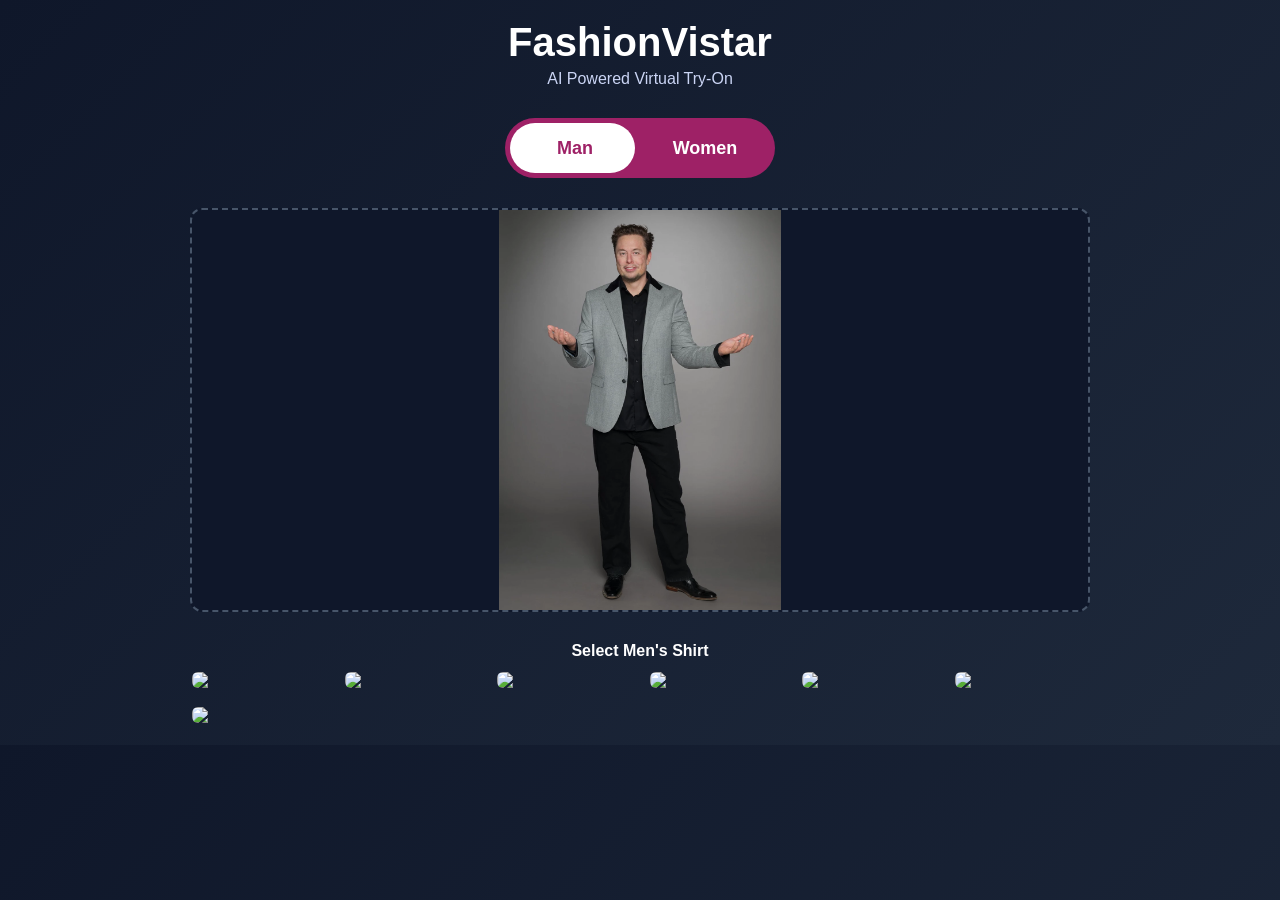
==== index.html @ dbf3d867 "synced with prod" ====
<!DOCTYPE html>
<html>

<head>

    <title>FashionVistar</title>

    <meta name="viewport" content="width=device-width, initial-scale=1.0">

    <link rel="stylesheet" href="css/style.css">
    <link rel="stylesheet" href="css/new.css">
    <!-- <script src="js/app.js" defer></script> -->

</head>

<body>

    <div class="container">

        <div class="header">

            <h1>FashionVistar</h1>
            <p>AI Powered Virtual Try-On</p>

        </div>


        <!-- <div class="upload-section">

            <label class="upload-btn">

                Upload Photo
                <input type="file" id="photoInput" hidden>

            </label>

        </div> -->

        <!-- NEW: Gender Toggle Switch -->
        <div class="toggle-wrapper">
            <div class="toggle-container" onclick="toggleGender()">
                <div id="toggleSlider" class="toggle-slider"></div>
                <div id="textMan" class="toggle-text active">Man</div>
                <div id="textWomen" class="toggle-text">Women</div>
            </div>
        </div>
        



        <!-- Preview Box -->

        <div class="preview-box">

            <img id="userImage" src="assets/person/elon-musk.jpg" width="300">
            <input type="file" id="photoInput" hidden>


            <!-- LOADER -->

            <div id="loaderBox" class="loader-box">

                <!-- TOP STATUS -->

                <div class="loader-top">

                    <h2 id="statusText">

                        Preparing your outfit...

                    </h2>

                    <div class="progress-bar">

                        <div id="progressFill" class="progress-fill">

                        </div>

                    </div>

                </div>



                <!-- SLIDES -->

                <div class="slides-container">

                    <!-- Problem 1 -->
                
                    <div class="slide active">
                
                        <h3>PROBLEM: SIZE NOT FIT</h3>
                
                        <p>
                
                            Shirt looks good online<br>
                            But when it comes,<br>
                            <b>size is tight or loose</b>
                
                        </p>
                
                    </div>
                
                
                
                    <!-- Solution 1 -->
                
                    <div class="slide">
                
                        <h3>FASHIONVISTAR SOLUTION</h3>
                
                        <p>
                
                            Upload your photo<br>
                            FashionVistar shows<br>
                            <b>how shirt fits on YOU</b>
                
                        </p>
                
                    </div>
                
                
                
                    <!-- Problem 2 -->
                
                    <div class="slide">
                
                        <h3>PROBLEM: RETURN TAKES TIME</h3>
                
                        <p>
                
                            Wrong size comes<br>
                            You return item<br>
                            Wait many days.
                
                        </p>
                
                    </div>
                
                
                
                    <!-- Solution 2 -->
                
                    <div class="slide">
                
                        <h3>FASHIONVISTAR SAVES TIME</h3>
                
                        <p>
                
                            See fitting first<br>
                            On FashionVistar<br>
                            <b>Buy correct size once</b>
                
                        </p>
                
                    </div>
                
                
                
                    <!-- Problem 3 -->
                
                    <div class="slide">
                
                        <h3>PROBLEM: MODEL BODY DIFFERENT</h3>
                
                        <p>
                
                            Model body is different<br>
                            Your body is different<br>
                            Shirt looks different.
                
                        </p>
                
                    </div>
                
                
                
                    <!-- Solution 3 -->
                
                    <div class="slide">
                
                        <h3>FASHIONVISTAR SHOWS YOUR LOOK</h3>
                
                        <p>
                
                            Not model photo<br>
                            FashionVistar shows<br>
                            <b>shirt on your body</b>
                
                        </p>
                
                    </div>
                
                
                
                    <!-- Problem 4 -->
                
                    <div class="slide">
                
                        <h3>PROBLEM: BUYING IS GUESS</h3>
                
                        <p>
                
                            You guess size<br>
                            Guess fitting<br>
                            Hope it looks good.
                
                        </p>
                
                    </div>
                
                
                
                    <!-- Solution 4 -->
                
                    <div class="slide">
                
                        <h3>FASHIONVISTAR REMOVES GUESS</h3>
                
                        <p>
                
                            See preview first<br>
                            On FashionVistar<br>
                            <b>Then buy with confidence</b>
                
                        </p>
                
                    </div>
                
                
                
                    <!-- Problem 5 -->
                
                    <div class="slide">
                
                        <h3>PROBLEM: STYLE NOT SUIT</h3>
                
                        <p>
                
                            Shirt fits well<br>
                            But style not good<br>
                            On your face.
                
                        </p>
                
                    </div>
                
                
                
                    <!-- Solution 5 -->
                
                    <div class="slide">
                
                        <h3>FASHIONVISTAR SHOWS STYLE</h3>
                
                        <p>
                
                            Try many shirts<br>
                            On FashionVistar<br>
                            <b>Choose best style</b>
                
                        </p>
                
                    </div>
                
                
                
                    <!-- Problem 6 -->
                
                    <div class="slide">
                
                        <h3>PROBLEM: MONEY WASTE</h3>
                
                        <p>
                
                            Wrong clothes buy<br>
                            Return again<br>
                            Money and time waste.
                
                        </p>
                
                    </div>
                
                
                
                    <!-- Solution 6 -->
                
                    <div class="slide">
                
                        <h3>FASHIONVISTAR SAVES MONEY</h3>
                
                        <p>
                
                            See before buying<br>
                            On FashionVistar<br>
                            <b>Less wrong purchase</b>
                
                        </p>
                
                    </div>
                
                
                
                    <!-- Final -->
                
                    <div class="slide">
                
                        <h3>ALMOST READY</h3>
                
                        <p>
                
                            FashionVistar is<br>
                            creating your look<br>
                            Please wait...
                
                        </p>
                
                    </div>
                
                </div>

            </div>

        </div>


        <!-- Men's Grid (Default) -->
        <div id="menGrid" class="shirts-section">
            <div class="shirts-title">Select Men's Shirt</div>
            <div class="shirts-grid">
                <img src="assets/man/shirt1.jpg" onclick="selectShirt(this)">
                <img src="assets/man/shirt2.jpg" onclick="selectShirt(this)">
                <img src="assets/man/shirt3.jpg" onclick="selectShirt(this)">
                <img src="assets/man/shirt4.jpg" onclick="selectShirt(this)">
                <img src="assets/man/shirt5.jpg" onclick="selectShirt(this)">
                <img src="assets/man/shirt6.jpg" onclick="selectShirt(this)">
                <img src="assets/man/shirt7.jpg" onclick="selectShirt(this)">
            </div>
        </div>

        <!-- Women's Grid (Hidden by default) -->
        <div id="womenGrid" class="shirts-section" style="display: none;">
            <div class="shirts-title">Select Women's Outfit</div>
            <div class="shirts-grid">
                <img src="assets/women/dress1.jpg" onclick="selectShirt(this)">
                <img src="assets/women/dress2.jpg" onclick="selectShirt(this)">
                <img src="assets/women/dress3.jpg" onclick="selectShirt(this)">
                <img src="assets/women/dress4.jpg" onclick="selectShirt(this)">
                <img src="assets/women/dress5.jpg" onclick="selectShirt(this)">
                <img src="assets/women/dress6.jpg" onclick="selectShirt(this)">
                <img src="assets/women/dress7.jpg" onclick="selectShirt(this)">
                <img src="assets/women/dress8.jpg" onclick="selectShirt(this)">
                <img src="assets/women/dress9.jpg" onclick="selectShirt(this)">
                <img src="assets/women/dress10.jpg" onclick="selectShirt(this)">
            </div>
        </div>
        

        <button id="generateBtn" onclick="generateTryOn()">

            Generate Virtual Try-On

        </button>

    </div>


    <script src="js/app.js"></script>

</body>

</html>
---- css/style.css ----
body{

    margin:0;
    font-family:Arial, sans-serif;
    
    background:linear-gradient(135deg,#0f172a,#1e293b);
    
    color:white;
    
    }
    
    /* Main container */
    
    .container{
    
    max-width:900px;
    
    margin:auto;
    
    padding:20px;
    
    }
    
    /* Header */
    
    .header{
    
    text-align:center;
    
    margin-bottom:30px;
    
    }
    
    .header h1{
    
    font-size:40px;
    
    margin:0;
    
    }
    
    .header p{
    
    color:#cbd5f5;
    
    margin-top:5px;
    
    }
    
    /* Upload section */
    
    .upload-section{
    
    text-align:center;
    
    margin-bottom:20px;
    
    }
    
    .upload-btn{
    
    background:#2563eb;
    
    padding:12px 25px;
    
    border-radius:8px;
    
    cursor:pointer;
    
    display:inline-block;
    
    transition:0.3s;
    
    }
    
    .upload-btn:hover{
    
    background:#1d4ed8;
    
    }
    
    /* Image Preview */
    
    .preview-box{
    cursor: pointer;
    height:400px;
    
    background:#0f172a;
    
    border:2px dashed #475569;
    
    display:flex;
    
    align-items:center;
    
    justify-content:center;
    
    border-radius:12px;
    
    overflow:hidden;
    
    margin-bottom:20px;
    
    }
    
    /* Fix image scaling */
    
    .preview-box img{
    
    max-height:100%;
    
    max-width:100%;
    
    object-fit:contain;
    
    }
    
    /* Shirt title */
    
    .shirts-title{
    
    margin-top:30px;
    
    margin-bottom:10px;
    
    font-weight:bold;
    
    text-align:center;
    
    }
    
    /* Shirt Grid */
    
    .shirts-grid{
    
    display:grid;
    
    grid-template-columns:repeat(auto-fit,minmax(120px,1fr));
    
    gap:15px;
    
    }
    
    .shirts-grid img{
    
    width:100%;
    
    border-radius:8px;
    
    cursor:pointer;
    
    border:2px solid transparent;
    
    transition:0.2s;
    
    }
    
    .shirts-grid img:hover{
    
    transform:scale(1.05);
    
    }
    
    /* Selected shirt */
    
    .shirts-grid img.selected{
    
    border:2px solid #3b82f6;
    
    }
    
    /* Generate Button */
    
    #generateBtn{
    
    position:fixed;
    
    bottom:20px;
    
    left:50%;
    
    transform:translateX(-50%);
    
    padding:15px 30px;
    
    background:#22c55e;
    
    border:none;
    
    border-radius:30px;
    
    font-size:16px;
    
    color:white;
    
    cursor:pointer;
    
    display:none;
    
    box-shadow:0 5px 15px rgba(0,0,0,0.3);
    
    transition:0.3s;
    
    }
    
    #generateBtn:hover{
    
    background:#16a34a;
    
    }
    
    /* Mobile Optimization */
    
    @media(max-width:600px){
    
    .header h1{
    
    font-size:28px;
    
    }
    
    .preview-box{
    
    height:280px;
    
    }
    
    #generateBtn{
    
    width:80%;
    
    font-size:14px;
    
    }
    
    }

/* Loader Box */

.preview-box {

    position: relative;
    
    }
    
    .loader-box {
    
    position:absolute;
    
    top:0;
    left:0;
    
    width:100%;
    height:100%;
    
    background:linear-gradient(
    135deg,
    rgba(2,6,23,0.96),
    rgba(15,23,42,0.96)
    );
    
    display:none;
    
    flex-direction:column;
    
    align-items:center;
    
    padding-top:15px;
    
    z-index:99;
    
    }
    
    
    
    /* TOP */
    
    .loader-top {
    
    width:85%;
    
    text-align:center;
    
    }
    
    #statusText {
    
    font-size:18px;
    
    margin-bottom:10px;
    
    color:white;
    
    }
    
    
    
    /* PROGRESS */
    
    .progress-bar {
    
    width:100%;
    
    height:6px;
    
    background:#1e293b;
    
    border-radius:8px;
    
    overflow:hidden;
    
    }
    
    .progress-fill {
    
    height:100%;
    
    width:0%;
    
    background:linear-gradient(
    90deg,
    #22c55e,
    #3b82f6
    );
    
    }
    
    
    
    /* SLIDES */
    
    .slides-container {
    
    margin-top:40px;
    
    width:85%;
    
    height:60%;
    
    position:relative;
    
    display:flex;
    
    align-items:center;
    
    justify-content:center;
    
    text-align:center;
    
    }
    
    .slide {
    
    position:absolute;
    
    opacity:0;
    
    transition:opacity 0.8s ease;
    
    }
    
    .slide.active {
    
    opacity:1;
    
    }
    
    .slide h3 {
    
    font-size:20px;
    
    font-weight:bold;
    
    margin-bottom:10px;
    
    }
    
    .slide p {
    
    font-size:14px;
    
    color:#cbd5f5;
    
    line-height:1.5;
    
    }
---- css/new.css ----
:root {
    --vton-purple: #9e2166; /* #a832ff Adjust to match your exact purple shade */
}

/* Photo Upload Click Area */
.profile-upload-area {
    position: relative;
    display: inline-block;
    cursor: pointer;
    border-radius: 15px;
    overflow: hidden;
}
.upload-overlay {
    position: absolute;
    bottom: 0; width: 100%;
    background: rgba(0,0,0,0.5);
    color: white; padding: 5px;
    font-size: 12px; opacity: 0;
    transition: 0.3s;
}
.profile-upload-area:hover .upload-overlay { opacity: 1; }

/* Toggle Container */
.toggle-wrapper {
    display: flex; justify-content: center; margin: 30px 0;
}
.toggle-container {
    width: 260px; height: 60px;
    background-color: var(--vton-purple);
    border-radius: 50px;
    display: flex; align-items: center;
    position: relative; cursor: pointer;
    padding: 0 5px;
}
/* The White Sliding Pill */
.toggle-slider {
    position: absolute;
    width: 125px; height: 50px;
    background: white;
    border-radius: 40px;
    transition: transform 0.3s ease;
    z-index: 1;
}
/* Text Handling */
.toggle-text {
    flex: 1; text-align: center;
    z-index: 2; font-family: sans-serif;
    font-weight: 600; font-size: 18px;
    color: white; transition: 0.3s;
}
/* Selected Text Color */
.toggle-text.active {
    color: var(--vton-purple);
}
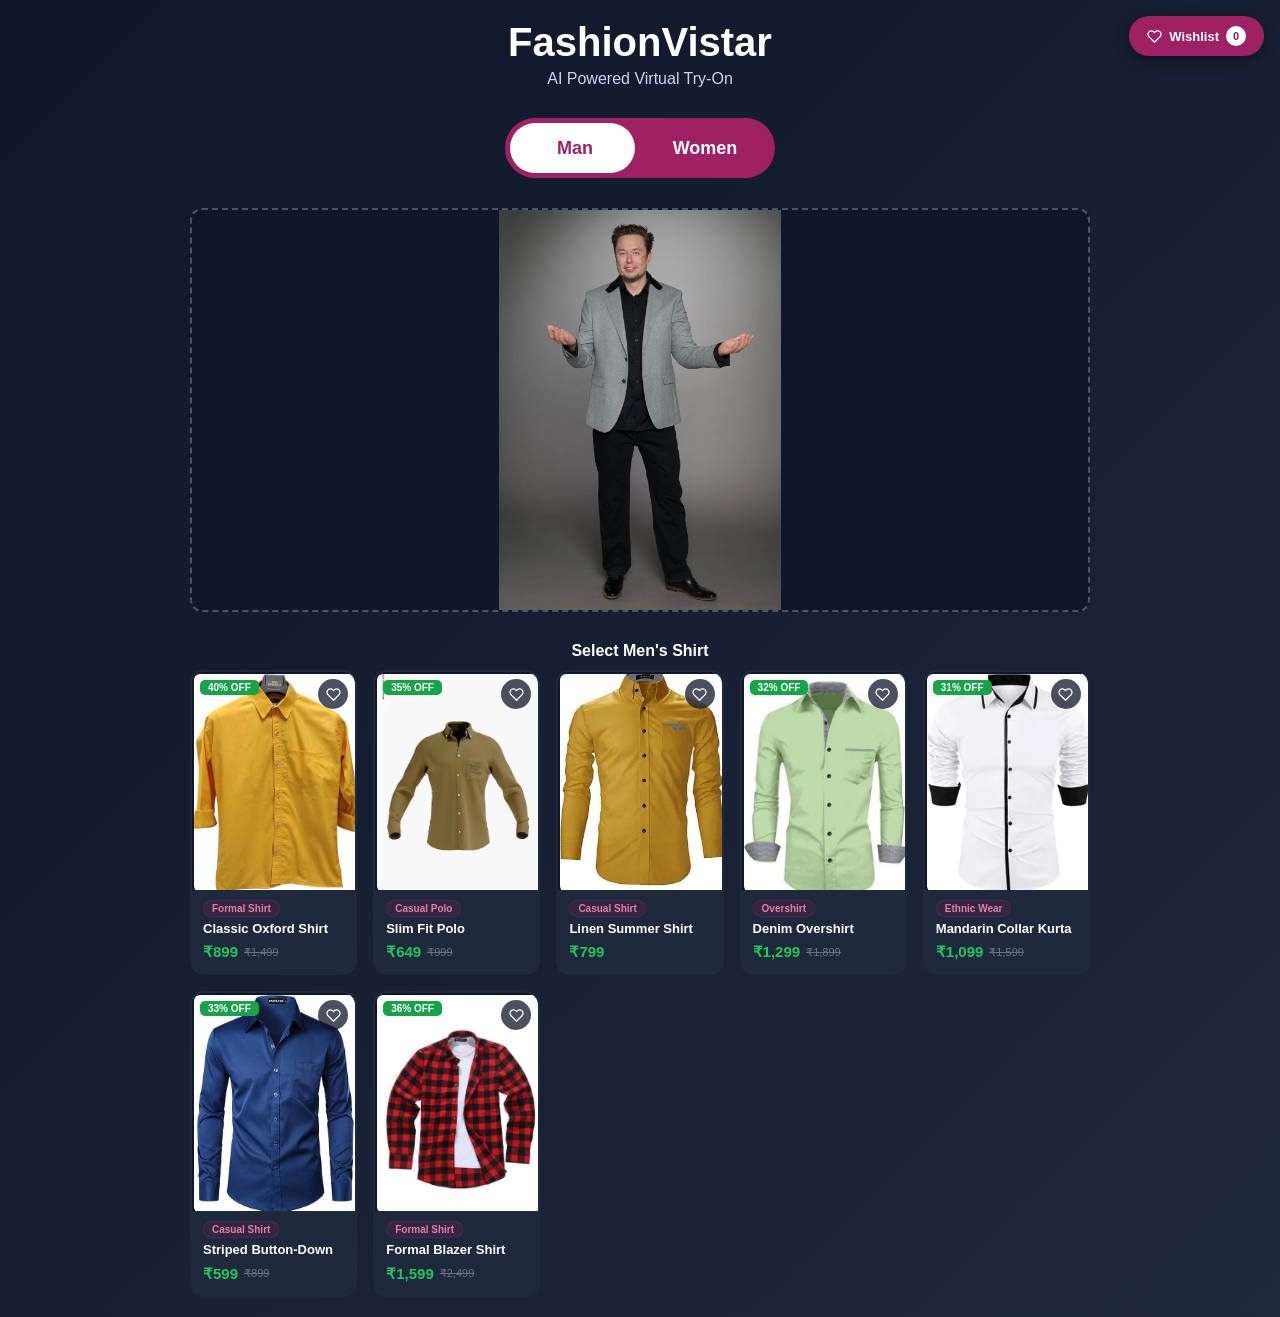
==== commit 6e84afad: "change in UI and add wishlist feature" ====
--- a/index.html
+++ b/index.html
@@ -1,373 +1,155 @@
+
+
+
+
+
 <!DOCTYPE html>
 <html>
-
 <head>
-
     <title>FashionVistar</title>
-
     <meta name="viewport" content="width=device-width, initial-scale=1.0">
-
     <link rel="stylesheet" href="css/style.css">
     <link rel="stylesheet" href="css/new.css">
-    <!-- <script src="js/app.js" defer></script> -->
-
 </head>
-
 <body>
 
+    <!-- ── Wishlist FAB ── -->
+    <button class="wishlist-fab" onclick="openDrawer()">
+        <svg viewBox="0 0 24 24">
+            <path stroke-linecap="round" stroke-linejoin="round"
+                d="M20.84 4.61a5.5 5.5 0 0 0-7.78 0L12 5.67l-1.06-1.06a5.5 5.5 0 0 0-7.78
+                7.78l1.06 1.06L12 21.23l7.78-7.78 1.06-1.06a5.5 5.5 0 0 0 0-7.78z"/>
+        </svg>
+        Wishlist
+        <span class="wl-badge" id="wishlistCount">0</span>
+    </button>
+
+    <!-- ── Wishlist Drawer ── -->
+    <div class="drawer-overlay" id="drawerOverlay" onclick="closeDrawer()"></div>
+    <div class="drawer" id="wishlistDrawer">
+        <div class="drawer-header">
+            <h2>My Wishlist</h2>
+            <button class="drawer-close" onclick="closeDrawer()">&#x2715;</button>
+        </div>
+        <div id="wishlistItems">
+            <div class="empty-wishlist">
+                <svg viewBox="0 0 24 24" stroke-width="1.5">
+                    <path stroke-linecap="round" stroke-linejoin="round"
+                        d="M21 8.25c0-2.485-2.099-4.5-4.688-4.5-1.935 0-3.597 1.126-4.312
+                        2.733-.715-1.607-2.377-2.733-4.313-2.733C5.1 3.75 3 5.765 3 8.25c0
+                        7.22 9 12 9 12s9-4.78 9-12Z"/>
+                </svg>
+                <p>No items saved yet.<br>Tap the heart on any outfit!</p>
+            </div>
+        </div>
+    </div>
+
+    <!-- ── Main App ── -->
     <div class="container">
 
         <div class="header">
-
             <h1>FashionVistar</h1>
             <p>AI Powered Virtual Try-On</p>
-
         </div>
 
-
-        <!-- <div class="upload-section">
-
-            <label class="upload-btn">
-
-                Upload Photo
-                <input type="file" id="photoInput" hidden>
-
-            </label>
-
-        </div> -->
-
-        <!-- NEW: Gender Toggle Switch -->
+        <!-- Gender Toggle -->
         <div class="toggle-wrapper">
             <div class="toggle-container" onclick="toggleGender()">
                 <div id="toggleSlider" class="toggle-slider"></div>
-                <div id="textMan" class="toggle-text active">Man</div>
+                <div id="textMan"   class="toggle-text active">Man</div>
                 <div id="textWomen" class="toggle-text">Women</div>
             </div>
         </div>
-        
-
-
 
         <!-- Preview Box -->
-
         <div class="preview-box">
-
             <img id="userImage" src="assets/person/elon-musk.jpg" width="300">
             <input type="file" id="photoInput" hidden>
 
-
-            <!-- LOADER -->
-
+            <!-- Loader -->
             <div id="loaderBox" class="loader-box">
-
-                <!-- TOP STATUS -->
-
                 <div class="loader-top">
-
-                    <h2 id="statusText">
-
-                        Preparing your outfit...
-
-                    </h2>
-
+                    <h2 id="statusText">Preparing your outfit...</h2>
                     <div class="progress-bar">
-
-                        <div id="progressFill" class="progress-fill">
-
-                        </div>
-
+                        <div id="progressFill" class="progress-fill"></div>
                     </div>
-
                 </div>
-
-
-
-                <!-- SLIDES -->
-
                 <div class="slides-container">
-
-                    <!-- Problem 1 -->
-                
                     <div class="slide active">
-                
                         <h3>PROBLEM: SIZE NOT FIT</h3>
-                
-                        <p>
-                
-                            Shirt looks good online<br>
-                            But when it comes,<br>
-                            <b>size is tight or loose</b>
-                
-                        </p>
-                
+                        <p>Shirt looks good online<br>But when it comes,<br><b>size is tight or loose</b></p>
                     </div>
-                
-                
-                
-                    <!-- Solution 1 -->
-                
                     <div class="slide">
-                
                         <h3>FASHIONVISTAR SOLUTION</h3>
-                
-                        <p>
-                
-                            Upload your photo<br>
-                            FashionVistar shows<br>
-                            <b>how shirt fits on YOU</b>
-                
-                        </p>
-                
+                        <p>Upload your photo<br>FashionVistar shows<br><b>how shirt fits on YOU</b></p>
                     </div>
-                
-                
-                
-                    <!-- Problem 2 -->
-                
                     <div class="slide">
-                
                         <h3>PROBLEM: RETURN TAKES TIME</h3>
-                
-                        <p>
-                
-                            Wrong size comes<br>
-                            You return item<br>
-                            Wait many days.
-                
-                        </p>
-                
+                        <p>Wrong size comes<br>You return item<br>Wait many days.</p>
                     </div>
-                
-                
-                
-                    <!-- Solution 2 -->
-                
                     <div class="slide">
-                
                         <h3>FASHIONVISTAR SAVES TIME</h3>
-                
-                        <p>
-                
-                            See fitting first<br>
-                            On FashionVistar<br>
-                            <b>Buy correct size once</b>
-                
-                        </p>
-                
+                        <p>See fitting first<br>On FashionVistar<br><b>Buy correct size once</b></p>
                     </div>
-                
-                
-                
-                    <!-- Problem 3 -->
-                
                     <div class="slide">
-                
                         <h3>PROBLEM: MODEL BODY DIFFERENT</h3>
-                
-                        <p>
-                
-                            Model body is different<br>
-                            Your body is different<br>
-                            Shirt looks different.
-                
-                        </p>
-                
+                        <p>Model body is different<br>Your body is different<br>Shirt looks different.</p>
                     </div>
-                
-                
-                
-                    <!-- Solution 3 -->
-                
                     <div class="slide">
-                
                         <h3>FASHIONVISTAR SHOWS YOUR LOOK</h3>
-                
-                        <p>
-                
-                            Not model photo<br>
-                            FashionVistar shows<br>
-                            <b>shirt on your body</b>
-                
-                        </p>
-                
+                        <p>Not model photo<br>FashionVistar shows<br><b>shirt on your body</b></p>
                     </div>
-                
-                
-                
-                    <!-- Problem 4 -->
-                
                     <div class="slide">
-                
                         <h3>PROBLEM: BUYING IS GUESS</h3>
-                
-                        <p>
-                
-                            You guess size<br>
-                            Guess fitting<br>
-                            Hope it looks good.
-                
-                        </p>
-                
+                        <p>You guess size<br>Guess fitting<br>Hope it looks good.</p>
                     </div>
-                
-                
-                
-                    <!-- Solution 4 -->
-                
                     <div class="slide">
-                
                         <h3>FASHIONVISTAR REMOVES GUESS</h3>
-                
-                        <p>
-                
-                            See preview first<br>
-                            On FashionVistar<br>
-                            <b>Then buy with confidence</b>
-                
-                        </p>
-                
+                        <p>See preview first<br>On FashionVistar<br><b>Then buy with confidence</b></p>
                     </div>
-                
-                
-                
-                    <!-- Problem 5 -->
-                
                     <div class="slide">
-                
                         <h3>PROBLEM: STYLE NOT SUIT</h3>
-                
-                        <p>
-                
-                            Shirt fits well<br>
-                            But style not good<br>
-                            On your face.
-                
-                        </p>
-                
+                        <p>Shirt fits well<br>But style not good<br>On your face.</p>
                     </div>
-                
-                
-                
-                    <!-- Solution 5 -->
-                
                     <div class="slide">
-                
                         <h3>FASHIONVISTAR SHOWS STYLE</h3>
-                
-                        <p>
-                
-                            Try many shirts<br>
-                            On FashionVistar<br>
-                            <b>Choose best style</b>
-                
-                        </p>
-                
+                        <p>Try many shirts<br>On FashionVistar<br><b>Choose best style</b></p>
                     </div>
-                
-                
-                
-                    <!-- Problem 6 -->
-                
                     <div class="slide">
-                
                         <h3>PROBLEM: MONEY WASTE</h3>
-                
-                        <p>
-                
-                            Wrong clothes buy<br>
-                            Return again<br>
-                            Money and time waste.
-                
-                        </p>
-                
+                        <p>Wrong clothes buy<br>Return again<br>Money and time waste.</p>
                     </div>
-                
-                
-                
-                    <!-- Solution 6 -->
-                
                     <div class="slide">
-                
                         <h3>FASHIONVISTAR SAVES MONEY</h3>
-                
-                        <p>
-                
-                            See before buying<br>
-                            On FashionVistar<br>
-                            <b>Less wrong purchase</b>
-                
-                        </p>
-                
+                        <p>See before buying<br>On FashionVistar<br><b>Less wrong purchase</b></p>
                     </div>
-                
-                
-                
-                    <!-- Final -->
-                
                     <div class="slide">
-                
                         <h3>ALMOST READY</h3>
-                
-                        <p>
-                
-                            FashionVistar is<br>
-                            creating your look<br>
-                            Please wait...
-                
-                        </p>
-                
+                        <p>FashionVistar is<br>creating your look<br>Please wait...</p>
                     </div>
-                
                 </div>
-
-            </div>
-
-        </div>
-
-
-        <!-- Men's Grid (Default) -->
-        <div id="menGrid" class="shirts-section">
-            <div class="shirts-title">Select Men's Shirt</div>
-            <div class="shirts-grid">
-                <img src="assets/man/shirt1.jpg" onclick="selectShirt(this)">
-                <img src="assets/man/shirt2.jpg" onclick="selectShirt(this)">
-                <img src="assets/man/shirt3.jpg" onclick="selectShirt(this)">
-                <img src="assets/man/shirt4.jpg" onclick="selectShirt(this)">
-                <img src="assets/man/shirt5.jpg" onclick="selectShirt(this)">
-                <img src="assets/man/shirt6.jpg" onclick="selectShirt(this)">
-                <img src="assets/man/shirt7.jpg" onclick="selectShirt(this)">
             </div>
         </div>
 
-        <!-- Women's Grid (Hidden by default) -->
-        <div id="womenGrid" class="shirts-section" style="display: none;">
+        <!-- Men's Card Grid -->
+        <div id="menGrid" class="shirts-section">
+            <div class="shirts-title">Select Men's Shirt</div>
+            <div class="shirts-grid"></div>
+        </div>
+
+        <!-- Women's Card Grid -->
+        <div id="womenGrid" class="shirts-section" style="display:none;">
             <div class="shirts-title">Select Women's Outfit</div>
-            <div class="shirts-grid">
-                <img src="assets/women/dress1.jpg" onclick="selectShirt(this)">
-                <img src="assets/women/dress2.jpg" onclick="selectShirt(this)">
-                <img src="assets/women/dress3.jpg" onclick="selectShirt(this)">
-                <img src="assets/women/dress4.jpg" onclick="selectShirt(this)">
-                <img src="assets/women/dress5.jpg" onclick="selectShirt(this)">
-                <img src="assets/women/dress6.jpg" onclick="selectShirt(this)">
-                <img src="assets/women/dress7.jpg" onclick="selectShirt(this)">
-                <img src="assets/women/dress8.jpg" onclick="selectShirt(this)">
-                <img src="assets/women/dress9.jpg" onclick="selectShirt(this)">
-                <img src="assets/women/dress10.jpg" onclick="selectShirt(this)">
-            </div>
+            <div class="shirts-grid"></div>
         </div>
-        
 
+        <!-- Generate Button -->
         <button id="generateBtn" onclick="generateTryOn()">
-
             Generate Virtual Try-On
-
         </button>
 
     </div>
 
-
     <script src="js/app.js"></script>
-
 </body>
-
 </html>
--- a/css/style.css
+++ b/css/style.css
@@ -1,390 +1,222 @@
-
-
-body{
-
-    margin:0;
-    font-family:Arial, sans-serif;
-    
-    background:linear-gradient(135deg,#0f172a,#1e293b);
-    
-    color:white;
-    
+body {
+    margin: 0;
+    font-family: Arial, sans-serif;
+    background: linear-gradient(135deg, #0f172a, #1e293b);
+    color: white;
+}
+
+/* Main container */
+.container {
+    max-width: 900px;
+    margin: auto;
+    padding: 20px;
+}
+
+/* Header */
+.header {
+    text-align: center;
+    margin-bottom: 30px;
+}
+
+.header h1 {
+    font-size: 40px;
+    margin: 0;
+}
+
+.header p {
+    color: #cbd5f5;
+    margin-top: 5px;
+}
+
+/* Upload section */
+.upload-section {
+    text-align: center;
+    margin-bottom: 20px;
+}
+
+.upload-btn {
+    background: #2563eb;
+    padding: 12px 25px;
+    border-radius: 8px;
+    cursor: pointer;
+    display: inline-block;
+    transition: 0.3s;
+}
+
+.upload-btn:hover {
+    background: #1d4ed8;
+}
+
+/* Image Preview */
+.preview-box {
+    cursor: pointer;
+    height: 400px;
+    background: #0f172a;
+    border: 2px dashed #475569;
+    display: flex;
+    align-items: center;
+    justify-content: center;
+    border-radius: 12px;
+    overflow: hidden;
+    margin-bottom: 20px;
+    position: relative;
+}
+
+/* Fix image scaling */
+.preview-box img {
+    max-height: 100%;
+    max-width: 100%;
+    object-fit: contain;
+}
+
+/* Shirt title */
+.shirts-title {
+    margin-top: 30px;
+    margin-bottom: 10px;
+    font-weight: bold;
+    text-align: center;
+}
+
+/* Shirt Grid */
+.shirts-grid {
+    display: grid;
+    grid-template-columns: repeat(auto-fit, minmax(120px, 1fr));
+    gap: 15px;
+}
+
+.shirts-grid img {
+    width: 100%;
+    border-radius: 8px;
+    cursor: pointer;
+    border: 2px solid transparent;
+    transition: 0.2s;
+}
+
+.shirts-grid img:hover {
+    transform: scale(1.05);
+}
+
+/* Selected shirt */
+.shirts-grid img.selected {
+    border: 2px solid #3b82f6;
+}
+
+/* Generate Button */
+#generateBtn {
+    position: fixed;
+    bottom: 20px;
+    left: 50%;
+    transform: translateX(-50%);
+    padding: 15px 30px;
+    background: #22c55e;
+    border: none;
+    border-radius: 30px;
+    font-size: 16px;
+    color: white;
+    cursor: pointer;
+    display: none;
+    box-shadow: 0 5px 15px rgba(0, 0, 0, 0.3);
+    transition: 0.3s;
+}
+
+#generateBtn:hover {
+    background: #16a34a;
+}
+
+/* Mobile Optimization */
+@media (max-width: 600px) {
+    .header h1 {
+        font-size: 28px;
     }
-    
-    /* Main container */
-    
-    .container{
-    
-    max-width:900px;
-    
-    margin:auto;
-    
-    padding:20px;
-    
+
+    .preview-box {
+        height: 280px;
     }
-    
-    /* Header */
-    
-    .header{
-    
-    text-align:center;
-    
-    margin-bottom:30px;
-    
+
+    #generateBtn {
+        width: 80%;
+        font-size: 14px;
     }
-    
-    .header h1{
-    
-    font-size:40px;
-    
-    margin:0;
-    
-    }
-    
-    .header p{
-    
-    color:#cbd5f5;
-    
-    margin-top:5px;
-    
-    }
-    
-    /* Upload section */
-    
-    .upload-section{
-    
-    text-align:center;
-    
-    margin-bottom:20px;
-    
-    }
-    
-    .upload-btn{
-    
-    background:#2563eb;
-    
-    padding:12px 25px;
-    
-    border-radius:8px;
-    
-    cursor:pointer;
-    
-    display:inline-block;
-    
-    transition:0.3s;
-    
-    }
-    
-    .upload-btn:hover{
-    
-    background:#1d4ed8;
-    
-    }
-    
-    /* Image Preview */
-    
-    .preview-box{
-    cursor: pointer;
-    height:400px;
-    
-    background:#0f172a;
-    
-    border:2px dashed #475569;
-    
-    display:flex;
-    
-    align-items:center;
-    
-    justify-content:center;
-    
-    border-radius:12px;
-    
-    overflow:hidden;
-    
-    margin-bottom:20px;
-    
-    }
-    
-    /* Fix image scaling */
-    
-    .preview-box img{
-    
-    max-height:100%;
-    
-    max-width:100%;
-    
-    object-fit:contain;
-    
-    }
-    
-    /* Shirt title */
-    
-    .shirts-title{
-    
-    margin-top:30px;
-    
-    margin-bottom:10px;
-    
-    font-weight:bold;
-    
-    text-align:center;
-    
-    }
-    
-    /* Shirt Grid */
-    
-    .shirts-grid{
-    
-    display:grid;
-    
-    grid-template-columns:repeat(auto-fit,minmax(120px,1fr));
-    
-    gap:15px;
-    
-    }
-    
-    .shirts-grid img{
-    
-    width:100%;
-    
-    border-radius:8px;
-    
-    cursor:pointer;
-    
-    border:2px solid transparent;
-    
-    transition:0.2s;
-    
-    }
-    
-    .shirts-grid img:hover{
-    
-    transform:scale(1.05);
-    
-    }
-    
-    /* Selected shirt */
-    
-    .shirts-grid img.selected{
-    
-    border:2px solid #3b82f6;
-    
-    }
-    
-    /* Generate Button */
-    
-    #generateBtn{
-    
-    position:fixed;
-    
-    bottom:20px;
-    
-    left:50%;
-    
-    transform:translateX(-50%);
-    
-    padding:15px 30px;
-    
-    background:#22c55e;
-    
-    border:none;
-    
-    border-radius:30px;
-    
-    font-size:16px;
-    
-    color:white;
-    
-    cursor:pointer;
-    
-    display:none;
-    
-    box-shadow:0 5px 15px rgba(0,0,0,0.3);
-    
-    transition:0.3s;
-    
-    }
-    
-    #generateBtn:hover{
-    
-    background:#16a34a;
-    
-    }
-    
-    /* Mobile Optimization */
-    
-    @media(max-width:600px){
-    
-    .header h1{
-    
-    font-size:28px;
-    
-    }
-    
-    .preview-box{
-    
-    height:280px;
-    
-    }
-    
-    #generateBtn{
-    
-    width:80%;
-    
-    font-size:14px;
-    
-    }
-    
-    }
+}
 
 /* Loader Box */
-
-.preview-box {
-
+.loader-box {
+    position: absolute;
+    top: 0;
+    left: 0;
+    width: 100%;
+    height: 100%;
+    background: linear-gradient(
+        135deg,
+        rgba(2, 6, 23, 0.96),
+        rgba(15, 23, 42, 0.96)
+    );
+    display: none;
+    flex-direction: column;
+    align-items: center;
+    padding-top: 15px;
+    z-index: 99;
+}
+
+/* TOP */
+.loader-top {
+    width: 85%;
+    text-align: center;
+}
+
+#statusText {
+    font-size: 18px;
+    margin-bottom: 10px;
+    color: white;
+}
+
+/* PROGRESS */
+.progress-bar {
+    width: 100%;
+    height: 6px;
+    background: #1e293b;
+    border-radius: 8px;
+    overflow: hidden;
+}
+
+.progress-fill {
+    height: 100%;
+    width: 0%;
+    background: linear-gradient(90deg, #22c55e, #3b82f6);
+}
+
+/* SLIDES */
+.slides-container {
+    margin-top: 40px;
+    width: 85%;
+    height: 60%;
     position: relative;
-    
-    }
-    
-    .loader-box {
-    
-    position:absolute;
-    
-    top:0;
-    left:0;
-    
-    width:100%;
-    height:100%;
-    
-    background:linear-gradient(
-    135deg,
-    rgba(2,6,23,0.96),
-    rgba(15,23,42,0.96)
-    );
-    
-    display:none;
-    
-    flex-direction:column;
-    
-    align-items:center;
-    
-    padding-top:15px;
-    
-    z-index:99;
-    
-    }
-    
-    
-    
-    /* TOP */
-    
-    .loader-top {
-    
-    width:85%;
-    
-    text-align:center;
-    
-    }
-    
-    #statusText {
-    
-    font-size:18px;
-    
-    margin-bottom:10px;
-    
-    color:white;
-    
-    }
-    
-    
-    
-    /* PROGRESS */
-    
-    .progress-bar {
-    
-    width:100%;
-    
-    height:6px;
-    
-    background:#1e293b;
-    
-    border-radius:8px;
-    
-    overflow:hidden;
-    
-    }
-    
-    .progress-fill {
-    
-    height:100%;
-    
-    width:0%;
-    
-    background:linear-gradient(
-    90deg,
-    #22c55e,
-    #3b82f6
-    );
-    
-    }
-    
-    
-    
-    /* SLIDES */
-    
-    .slides-container {
-    
-    margin-top:40px;
-    
-    width:85%;
-    
-    height:60%;
-    
-    position:relative;
-    
-    display:flex;
-    
-    align-items:center;
-    
-    justify-content:center;
-    
-    text-align:center;
-    
-    }
-    
-    .slide {
-    
-    position:absolute;
-    
-    opacity:0;
-    
-    transition:opacity 0.8s ease;
-    
-    }
-    
-    .slide.active {
-    
-    opacity:1;
-    
-    }
-    
-    .slide h3 {
-    
-    font-size:20px;
-    
-    font-weight:bold;
-    
-    margin-bottom:10px;
-    
-    }
-    
-    .slide p {
-    
-    font-size:14px;
-    
-    color:#cbd5f5;
-    
-    line-height:1.5;
-    
-    }
-
-    +    display: flex;
+    align-items: center;
+    justify-content: center;
+    text-align: center;
+}
+
+.slide {
+    position: absolute;
+    opacity: 0;
+    transition: opacity 0.8s ease;
+}
+
+.slide.active {
+    opacity: 1;
+}
+
+.slide h3 {
+    font-size: 20px;
+    font-weight: bold;
+    margin-bottom: 10px;
+}
+
+.slide p {
+    font-size: 14px;
+    color: #cbd5f5;
+    line-height: 1.5;
+}
+
+
--- a/css/new.css
+++ b/css/new.css
@@ -1,8 +1,10 @@
+/*
+
 :root {
-    --vton-purple: #9e2166; /* #a832ff Adjust to match your exact purple shade */
-}
-
-/* Photo Upload Click Area */
+    --vton-purple: #9e2166; 
+}
+
+
 .profile-upload-area {
     position: relative;
     display: inline-block;
@@ -20,7 +22,7 @@
 }
 .profile-upload-area:hover .upload-overlay { opacity: 1; }
 
-/* Toggle Container */
+
 .toggle-wrapper {
     display: flex; justify-content: center; margin: 30px 0;
 }
@@ -32,7 +34,7 @@
     position: relative; cursor: pointer;
     padding: 0 5px;
 }
-/* The White Sliding Pill */
+
 .toggle-slider {
     position: absolute;
     width: 125px; height: 50px;
@@ -41,14 +43,313 @@
     transition: transform 0.3s ease;
     z-index: 1;
 }
-/* Text Handling */
+
 .toggle-text {
     flex: 1; text-align: center;
     z-index: 2; font-family: sans-serif;
     font-weight: 600; font-size: 18px;
     color: white; transition: 0.3s;
 }
-/* Selected Text Color */
+
+
 .toggle-text.active {
     color: var(--vton-purple);
 }
+
+*/
+:root {
+    --vton-purple: #9e2166;
+}
+
+/* ── Photo Upload Click Area ── */
+.profile-upload-area {
+    position: relative;
+    display: inline-block;
+    cursor: pointer;
+    border-radius: 15px;
+    overflow: hidden;
+}
+.upload-overlay {
+    position: absolute;
+    bottom: 0; width: 100%;
+    background: rgba(0,0,0,0.5);
+    color: white; padding: 5px;
+    font-size: 12px; opacity: 0;
+    transition: 0.3s;
+}
+.profile-upload-area:hover .upload-overlay { opacity: 1; }
+
+/* ── Toggle ── */
+.toggle-wrapper {
+    display: flex; justify-content: center; margin: 30px 0;
+}
+.toggle-container {
+    width: 260px; height: 60px;
+    background-color: var(--vton-purple);
+    border-radius: 50px;
+    display: flex; align-items: center;
+    position: relative; cursor: pointer;
+    padding: 0 5px;
+}
+.toggle-slider {
+    position: absolute;
+    width: 125px; height: 50px;
+    background: white;
+    border-radius: 40px;
+    transition: transform 0.3s ease;
+    z-index: 1;
+}
+.toggle-text {
+    flex: 1; text-align: center;
+    z-index: 2; font-family: sans-serif;
+    font-weight: 600; font-size: 18px;
+    color: white; transition: 0.3s;
+}
+.toggle-text.active { color: var(--vton-purple); }
+
+/* ── Cloth Card Grid ── */
+.shirts-grid {
+    display: grid;
+    grid-template-columns: repeat(auto-fill, minmax(160px, 1fr));
+    gap: 16px;
+}
+
+/* Card */
+.cloth-card {
+    background: #1e293b;
+    border: 2px solid transparent;
+    border-radius: 14px;
+    overflow: hidden;
+    cursor: pointer;
+    transition: transform 0.2s, border-color 0.2s, box-shadow 0.2s;
+    position: relative;
+    display: flex;
+    flex-direction: column;
+}
+.cloth-card:hover {
+    transform: translateY(-3px);
+    box-shadow: 0 8px 24px rgba(0,0,0,0.4);
+}
+.cloth-card.selected {
+    border-color: #3b82f6;
+    box-shadow: 0 0 0 1px #3b82f6, 0 8px 24px rgba(59,130,246,0.2);
+}
+
+/* Card image area */
+.cloth-card-img-wrap {
+    position: relative;
+    width: 100%;
+    aspect-ratio: 3 / 4;
+    background: #0f172a;
+    overflow: hidden;
+}
+.cloth-card-img-wrap img {
+    width: 100%; height: 100%;
+    object-fit: cover;
+    display: block;
+    transition: transform 0.3s;
+}
+.cloth-card:hover .cloth-card-img-wrap img {
+    transform: scale(1.04);
+}
+
+/* Discount badge on image */
+.card-discount-badge {
+    position: absolute;
+    top: 8px; left: 8px;
+    background: #16a34a;
+    color: white;
+    font-size: 10px; font-weight: 700;
+    padding: 2px 8px;
+    border-radius: 5px;
+    display: none;
+}
+
+/* Wishlist heart on image */
+.card-heart-btn {
+    position: absolute;
+    top: 7px; right: 7px;
+    width: 30px; height: 30px;
+    background: rgba(15,23,42,0.75);
+    border: none;
+    border-radius: 50%;
+    display: flex; align-items: center; justify-content: center;
+    cursor: pointer;
+    transition: background 0.2s, transform 0.15s;
+    padding: 0;
+}
+.card-heart-btn:hover { background: rgba(158,33,102,0.85); transform: scale(1.12); }
+.card-heart-btn.hearted { background: var(--vton-purple); }
+.card-heart-btn svg {
+    width: 15px; height: 15px;
+    fill: none;
+    stroke: white;
+    stroke-width: 2;
+    transition: fill 0.2s;
+}
+.card-heart-btn.hearted svg { fill: white; }
+
+/* Card info strip */
+.cloth-card-info {
+    padding: 10px 11px 12px;
+    display: flex;
+    flex-direction: column;
+    gap: 4px;
+    flex: 1;
+}
+.card-type {
+    font-size: 10px;
+    font-weight: 600;
+    color: #e879b0;
+    background: rgba(158,33,102,0.15);
+    border: 1px solid rgba(158,33,102,0.3);
+    border-radius: 20px;
+    padding: 2px 8px;
+    display: inline-block;
+    width: fit-content;
+}
+.card-name {
+    font-size: 13px;
+    font-weight: 600;
+    color: white;
+    line-height: 1.3;
+    margin: 0;
+}
+.card-pricing {
+    display: flex;
+    align-items: center;
+    gap: 6px;
+    flex-wrap: wrap;
+    margin-top: 2px;
+}
+.card-price-sale {
+    font-size: 15px;
+    font-weight: 700;
+    color: #22c55e;
+}
+.card-price-orig {
+    font-size: 11px;
+    color: #64748b;
+    text-decoration: line-through;
+}
+
+/* Selected checkmark overlay */
+.card-selected-mark {
+    display: none;
+    position: absolute;
+    bottom: 8px; right: 8px;
+    width: 22px; height: 22px;
+    background: #3b82f6;
+    border-radius: 50%;
+    align-items: center;
+    justify-content: center;
+}
+.cloth-card.selected .card-selected-mark { display: flex; }
+.card-selected-mark svg {
+    width: 12px; height: 12px;
+    fill: none; stroke: white; stroke-width: 2.5;
+}
+
+/* ── Wishlist FAB ── */
+.wishlist-fab {
+    position: fixed;
+    top: 16px; right: 16px;
+    background: var(--vton-purple);
+    border: none; border-radius: 30px;
+    color: white; padding: 10px 18px;
+    display: flex; align-items: center; gap: 7px;
+    cursor: pointer; font-weight: 600; font-size: 13px;
+    z-index: 200;
+    box-shadow: 0 4px 14px rgba(0,0,0,0.4);
+    transition: background 0.2s;
+}
+.wishlist-fab:hover { background: #b52876; }
+.wishlist-fab svg {
+    width: 15px; height: 15px;
+    fill: none; stroke: white; stroke-width: 2;
+}
+.wl-badge {
+    background: white; color: var(--vton-purple);
+    border-radius: 50%;
+    width: 20px; height: 20px;
+    font-size: 11px;
+    display: flex; align-items: center; justify-content: center;
+    font-weight: 700;
+}
+
+/* ── Drawer ── */
+.drawer-overlay {
+    position: fixed; inset: 0;
+    background: rgba(0,0,0,0.55);
+    z-index: 300; display: none;
+}
+.drawer-overlay.open { display: block; }
+
+.drawer {
+    position: fixed; right: 0; top: 0; bottom: 0;
+    width: 320px; max-width: 90vw;
+    background: #0f172a;
+    border-left: 1px solid #334155;
+    z-index: 301;
+    transform: translateX(100%);
+    transition: transform 0.3s ease;
+    overflow-y: auto; padding: 20px;
+    box-sizing: border-box;
+}
+.drawer.open { transform: translateX(0); }
+
+.drawer-header {
+    display: flex; align-items: center; justify-content: space-between;
+    margin-bottom: 20px; padding-bottom: 14px;
+    border-bottom: 1px solid #1e293b;
+}
+.drawer-header h2 { margin: 0; font-size: 18px; color: white; }
+.drawer-close {
+    background: none; border: none;
+    color: #94a3b8; font-size: 22px;
+    cursor: pointer; line-height: 1; padding: 4px;
+}
+.drawer-close:hover { color: white; }
+
+.wishlist-item {
+    display: flex; gap: 12px; align-items: center;
+    background: #1e293b; border-radius: 10px;
+    padding: 12px; margin-bottom: 10px;
+}
+.wishlist-item-thumb {
+    width: 56px; height: 56px;
+    border-radius: 8px; object-fit: cover;
+    background: #0f172a; flex-shrink: 0;
+}
+.wishlist-item-info { flex: 1; min-width: 0; }
+.wishlist-item-name {
+    font-size: 13px; font-weight: 600;
+    margin: 0 0 2px; color: white;
+    white-space: nowrap; overflow: hidden; text-overflow: ellipsis;
+}
+.wishlist-item-type { font-size: 11px; color: #94a3b8; margin: 0 0 3px; }
+.wishlist-item-price { font-size: 13px; color: #22c55e; font-weight: 700; margin: 0; }
+.wishlist-item-orig {
+    color: #64748b; font-size: 11px;
+    text-decoration: line-through; margin-left: 5px; font-weight: 400;
+}
+.wishlist-remove {
+    background: none; border: none; color: #64748b;
+    cursor: pointer; font-size: 18px; padding: 4px 6px;
+    flex-shrink: 0; transition: color 0.2s;
+}
+.wishlist-remove:hover { color: #ef4444; }
+
+.empty-wishlist {
+    text-align: center; color: #475569;
+    margin-top: 60px; font-size: 14px; line-height: 1.6;
+}
+.empty-wishlist svg {
+    width: 48px; height: 48px; stroke: #334155; fill: none;
+    margin: 0 auto 12px; display: block;
+}
+
+/* Mobile */
+@media (max-width: 480px) {
+    .shirts-grid { grid-template-columns: repeat(2, 1fr); gap: 12px; }
+}
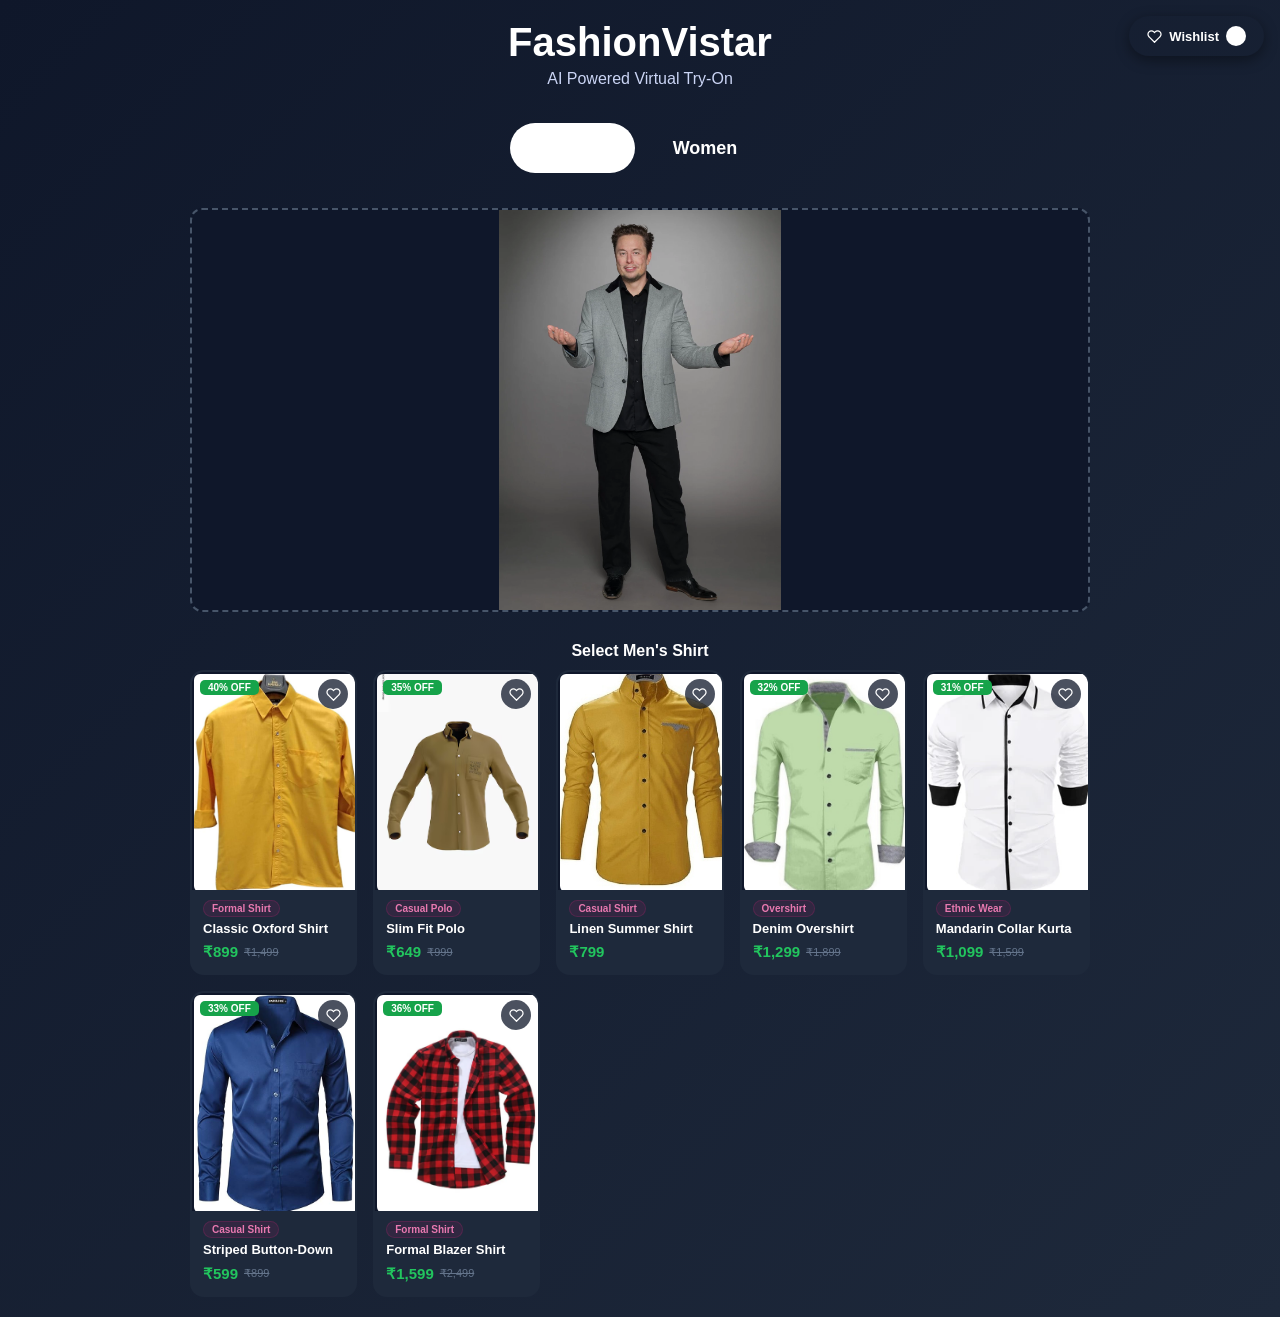
==== commit 7983e2ba: "Reformat index.html with proper HTML structure" ====
--- a/index.html
+++ b/index.html
@@ -152,4 +152,4 @@
 
     <script src="js/app.js"></script>
 </body>
-</html>+</html>
--- a/css/new.css
+++ b/css/new.css
@@ -1,10 +1,11 @@
-/*
-
+
+
+*/
 :root {
-    --vton-purple: #9e2166; 
-}
-
-
+    --vton-purple: #9e2166;
+}
+
+/* â”€â”€ Photo Upload Click Area â”€â”€ */
 .profile-upload-area {
     position: relative;
     display: inline-block;
@@ -22,7 +23,7 @@
 }
 .profile-upload-area:hover .upload-overlay { opacity: 1; }
 
-
+/* â”€â”€ Toggle â”€â”€ */
 .toggle-wrapper {
     display: flex; justify-content: center; margin: 30px 0;
 }
@@ -34,7 +35,6 @@
     position: relative; cursor: pointer;
     padding: 0 5px;
 }
-
 .toggle-slider {
     position: absolute;
     width: 125px; height: 50px;
@@ -43,71 +43,15 @@
     transition: transform 0.3s ease;
     z-index: 1;
 }
-
 .toggle-text {
     flex: 1; text-align: center;
     z-index: 2; font-family: sans-serif;
     font-weight: 600; font-size: 18px;
     color: white; transition: 0.3s;
 }
-
-
-.toggle-text.active {
-    color: var(--vton-purple);
-}
-
-*/
-:root {
-    --vton-purple: #9e2166;
-}
-
-/* ── Photo Upload Click Area ── */
-.profile-upload-area {
-    position: relative;
-    display: inline-block;
-    cursor: pointer;
-    border-radius: 15px;
-    overflow: hidden;
-}
-.upload-overlay {
-    position: absolute;
-    bottom: 0; width: 100%;
-    background: rgba(0,0,0,0.5);
-    color: white; padding: 5px;
-    font-size: 12px; opacity: 0;
-    transition: 0.3s;
-}
-.profile-upload-area:hover .upload-overlay { opacity: 1; }
-
-/* ── Toggle ── */
-.toggle-wrapper {
-    display: flex; justify-content: center; margin: 30px 0;
-}
-.toggle-container {
-    width: 260px; height: 60px;
-    background-color: var(--vton-purple);
-    border-radius: 50px;
-    display: flex; align-items: center;
-    position: relative; cursor: pointer;
-    padding: 0 5px;
-}
-.toggle-slider {
-    position: absolute;
-    width: 125px; height: 50px;
-    background: white;
-    border-radius: 40px;
-    transition: transform 0.3s ease;
-    z-index: 1;
-}
-.toggle-text {
-    flex: 1; text-align: center;
-    z-index: 2; font-family: sans-serif;
-    font-weight: 600; font-size: 18px;
-    color: white; transition: 0.3s;
-}
 .toggle-text.active { color: var(--vton-purple); }
 
-/* ── Cloth Card Grid ── */
+/* â”€â”€ Cloth Card Grid â”€â”€ */
 .shirts-grid {
     display: grid;
     grid-template-columns: repeat(auto-fill, minmax(160px, 1fr));
@@ -250,7 +194,7 @@
     fill: none; stroke: white; stroke-width: 2.5;
 }
 
-/* ── Wishlist FAB ── */
+/* â”€â”€ Wishlist FAB â”€â”€ */
 .wishlist-fab {
     position: fixed;
     top: 16px; right: 16px;
@@ -277,7 +221,7 @@
     font-weight: 700;
 }
 
-/* ── Drawer ── */
+/* â”€â”€ Drawer â”€â”€ */
 .drawer-overlay {
     position: fixed; inset: 0;
     background: rgba(0,0,0,0.55);
@@ -352,4 +296,4 @@
 /* Mobile */
 @media (max-width: 480px) {
     .shirts-grid { grid-template-columns: repeat(2, 1fr); gap: 12px; }
-}+}
